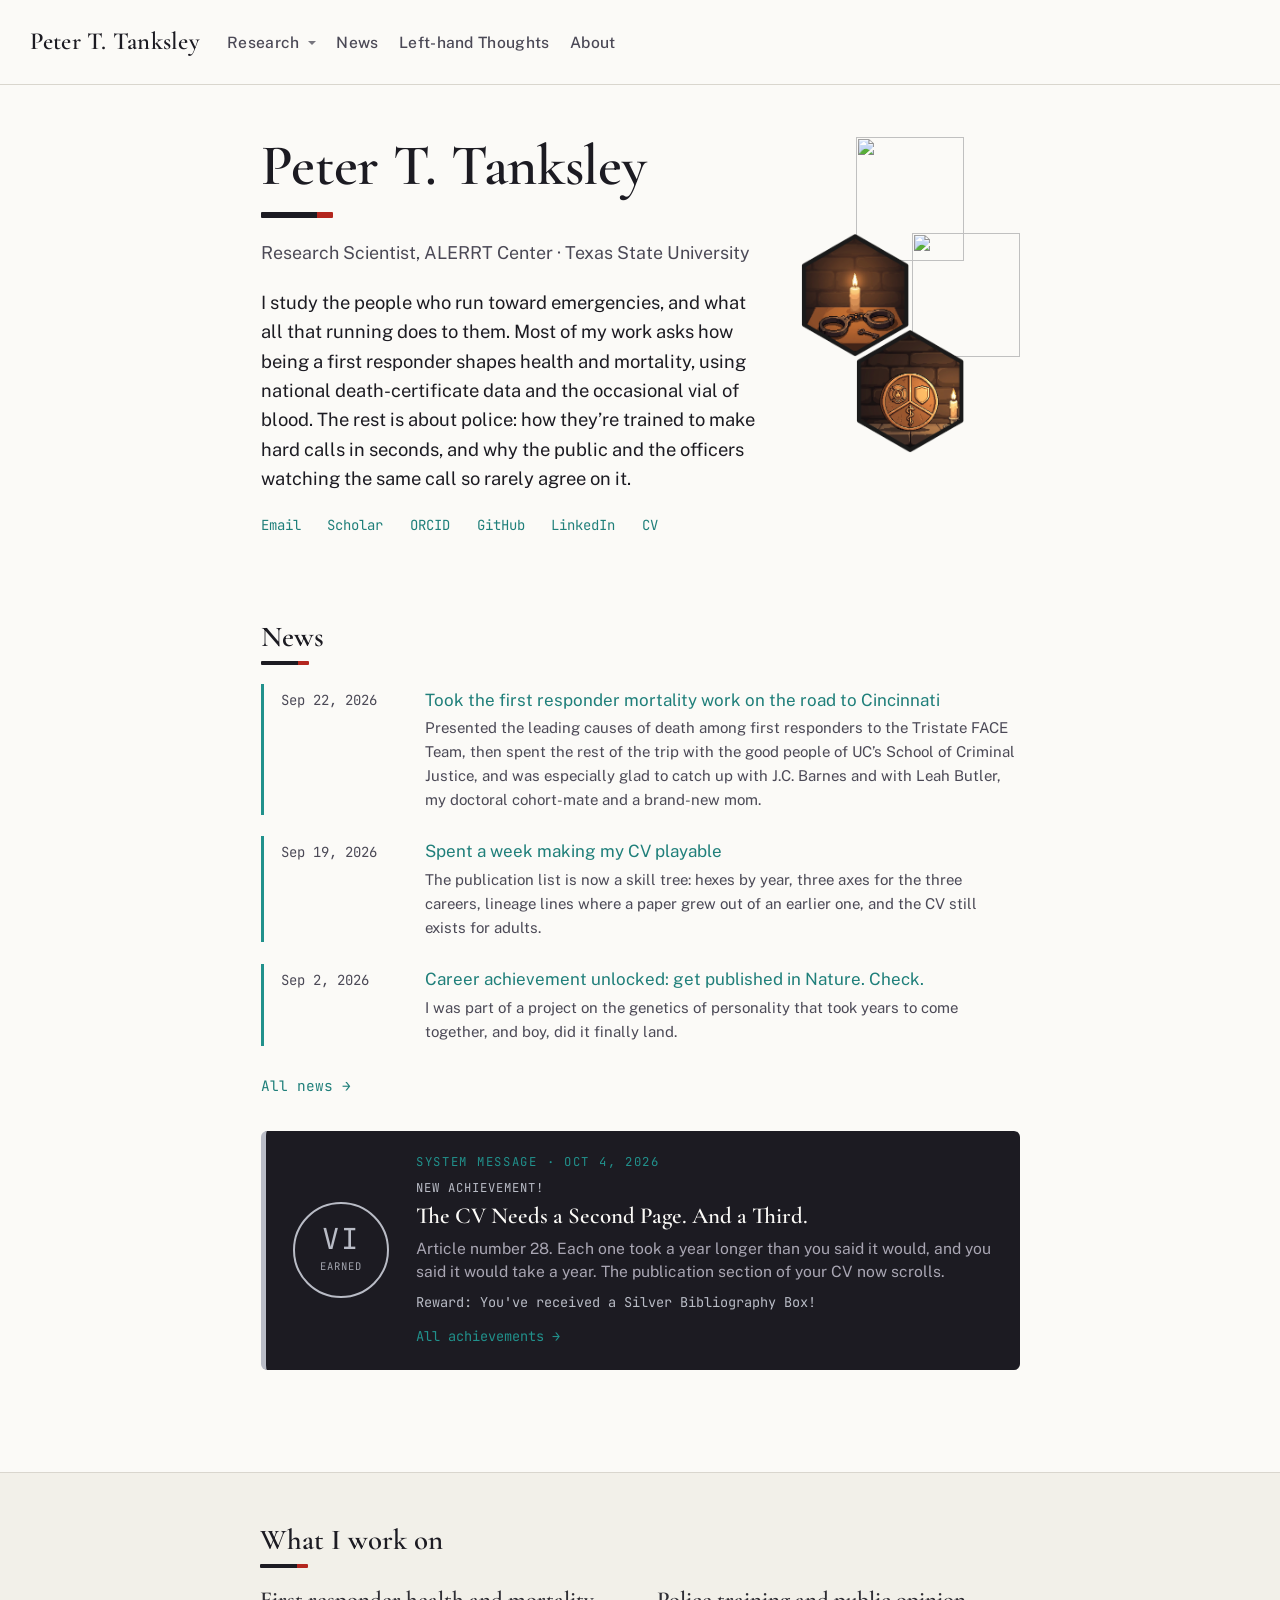
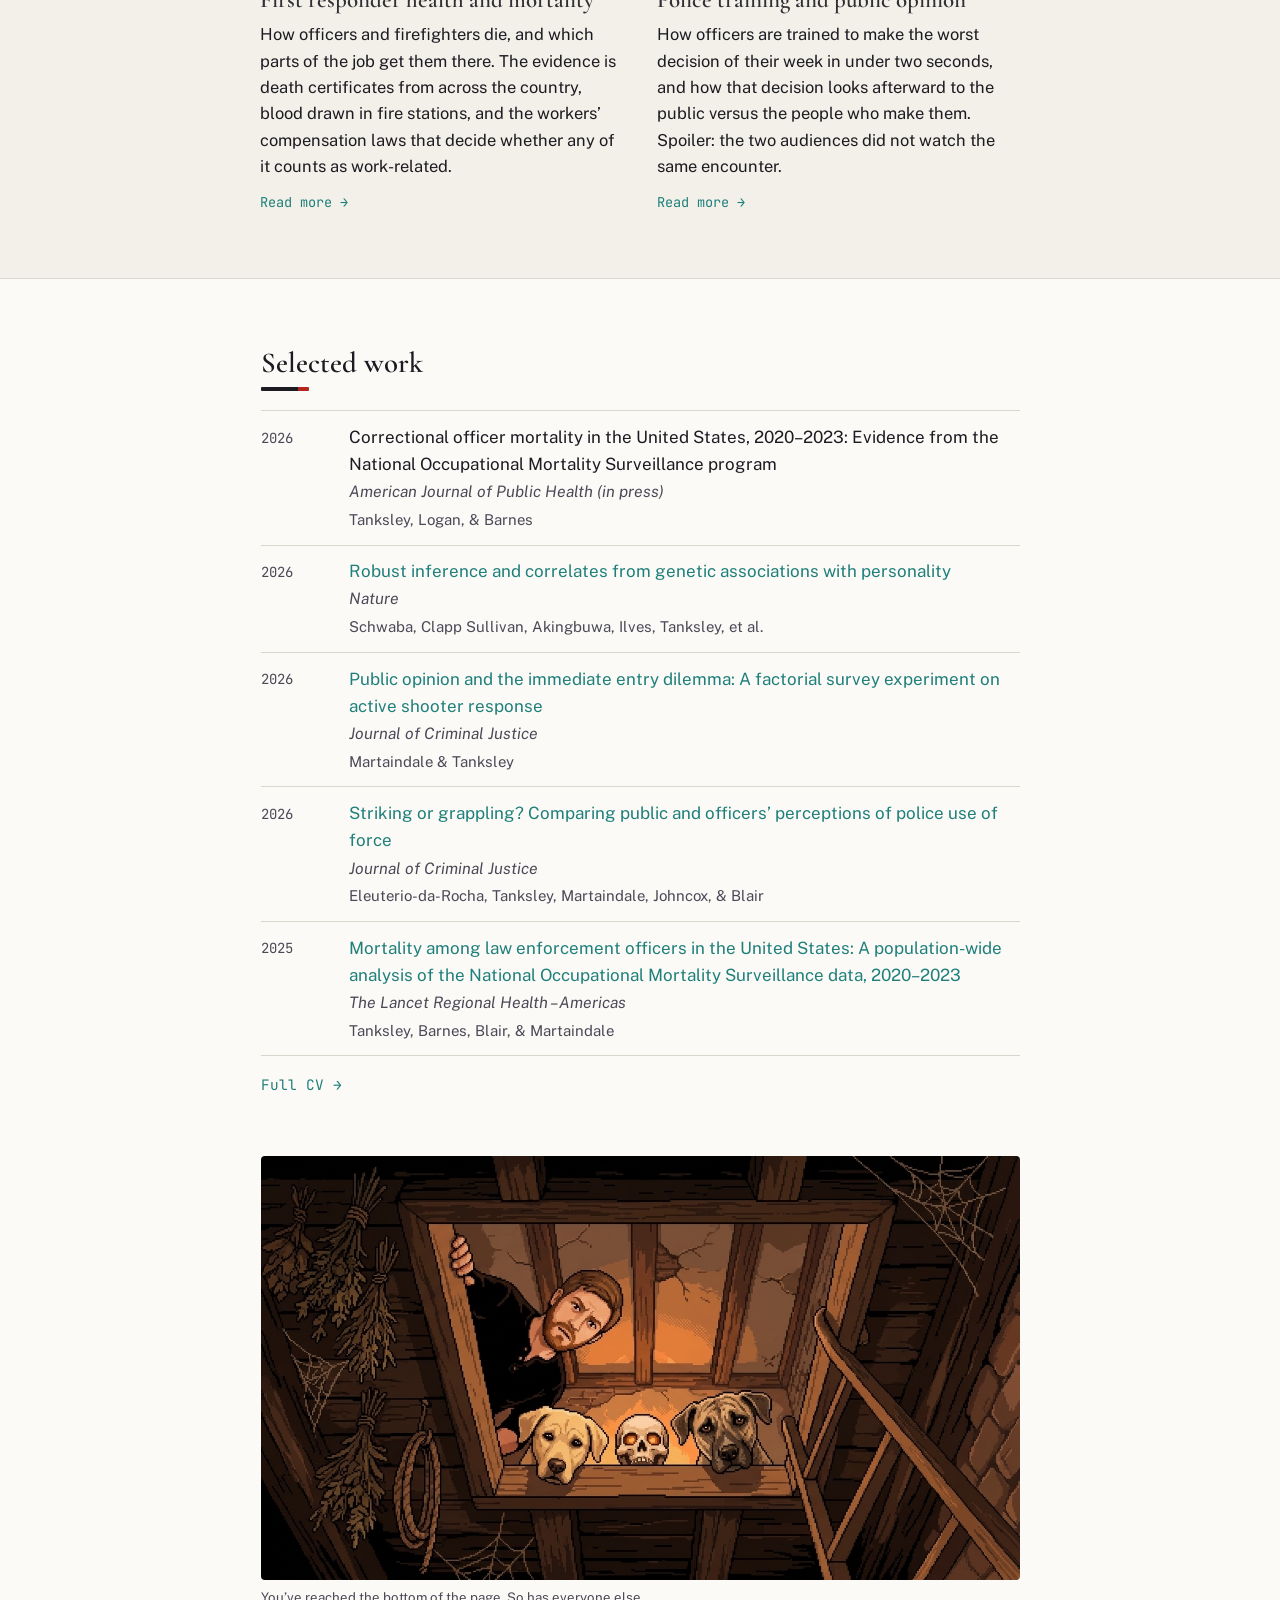
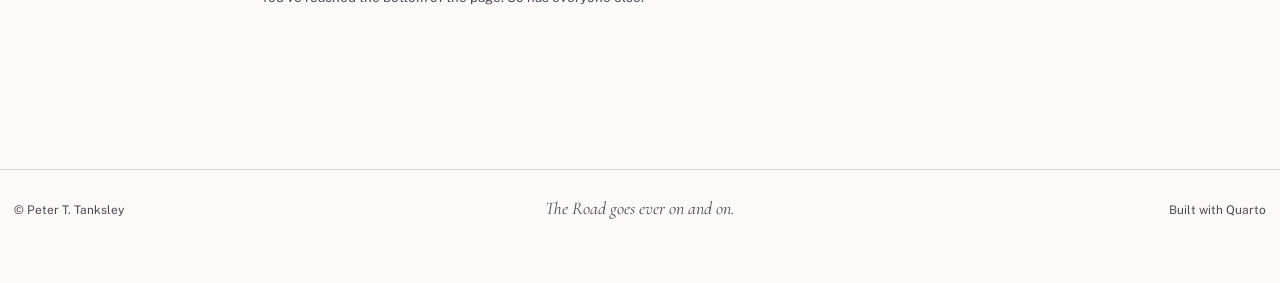
==== index.html @ b9821f51 "Built site for gh-pages" ====
<!DOCTYPE html>
<html xmlns="http://www.w3.org/1999/xhtml" lang="en" xml:lang="en"><head>

<meta charset="utf-8">
<meta name="generator" content="quarto-1.10.19">

<meta name="viewport" content="width=device-width, initial-scale=1.0, user-scalable=yes">


<title>Peter T. Tanksley</title>
<style>
/* Default styles provided by pandoc.
** See https://pandoc.org/MANUAL.html#variables-for-html for config info.
*/
span.smallcaps{font-variant: small-caps;}
div.columns{display: flex; gap: 1.5em;}
div.column{flex: auto;}
@media screen {
div.columns{gap: min(4vw, 1.5em);}
div.column{overflow-x: auto;}
}
div.hanging-indent{margin-left: 1.5em; text-indent: -1.5em;}
ul.task-list{list-style: none;}
ul.task-list li input[type="checkbox"] {
  width: 0.8em;
  margin: 0 0.8em 0.2em -1em; /* quarto-specific, see https://github.com/quarto-dev/quarto-cli/issues/4556 */ 
  vertical-align: middle;
}
</style>


<script src="site_libs/quarto-nav/quarto-nav.js"></script>
<script src="site_libs/quarto-nav/headroom.min.js"></script>
<link href="./www/favicon.svg" rel="icon" type="image/svg+xml">
<script src="site_libs/quarto-listing/list.min.js"></script>
<script src="site_libs/quarto-listing/quarto-listing.js"></script>
<script src="site_libs/clipboard/clipboard.min.js"></script>
<script src="site_libs/quarto-html/quarto.js" type="module"></script>
<script src="site_libs/quarto-html/tabsets/tabsets.js" type="module"></script>
<script src="site_libs/quarto-html/popper.min.js"></script>
<script src="site_libs/quarto-html/tippy.umd.min.js"></script>
<script src="site_libs/quarto-html/anchor.min.js"></script>
<link href="site_libs/quarto-html/tippy.css" rel="stylesheet">
<link href="site_libs/quarto-html/quarto-syntax-highlighting-4a93137e1f464f6b571849bbdd2e7ac0.css" rel="stylesheet" id="quarto-text-highlighting-styles">
<script src="site_libs/bootstrap/bootstrap.min.js"></script>
<link href="site_libs/bootstrap/bootstrap-icons.css" rel="stylesheet">
<link href="site_libs/bootstrap/bootstrap-9da782c54cce885ec785cfef75368e82.min.css" rel="stylesheet" append-hash="true" id="quarto-bootstrap" data-mode="light">
<link href="site_libs/quarto-contrib/fontawesome6-6.7.2/all.min.css" rel="stylesheet">
<link href="site_libs/quarto-contrib/fontawesome6-6.7.2/latex-fontsize.css" rel="stylesheet">
<script id="quarto-search-options" type="application/json">{
  "language": {
    "search-no-results-text": "No results",
    "search-matching-documents-text": "matching documents",
    "search-copy-link-title": "Copy link to search",
    "search-hide-matches-text": "Hide additional matches",
    "search-more-match-text": "more match in this document",
    "search-more-matches-text": "more matches in this document",
    "search-clear-button-title": "Clear",
    "search-text-placeholder": "",
    "search-detached-cancel-button-title": "Cancel",
    "search-submit-button-title": "Submit",
    "search-label": "Search"
  }
}</script>
<script>

  window.document.addEventListener("DOMContentLoaded", function (_event) {
    const listingTargetEl = window.document.querySelector('#listing-news-home .list');
    if (!listingTargetEl) {
      // No listing discovered, do not attach.
      return; 
    }

    const options = {
      valueNames: ['listing-date','listing-id','listing-title','listing-description','listing-image','listing-image-alt',{ data: ['index'] },{ data: ['categories'] },{ data: ['listing-date-sort'] }],
      
      searchColumns: ["listing-date","listing-id","listing-title","listing-description","listing-image","listing-image-alt"],
    };

    window['quarto-listings'] = window['quarto-listings'] || {};
    window['quarto-listings']['listing-news-home'] = new List('listing-news-home', options);

    if (window['quarto-listing-loaded']) {
      window['quarto-listing-loaded']();
    }
  });

  window.addEventListener('hashchange',() => {
    if (window['quarto-listing-loaded']) {
      window['quarto-listing-loaded']();
    }
  })
  

  window.document.addEventListener("DOMContentLoaded", function (_event) {
    const listingTargetEl = window.document.querySelector('#listing-ach-home .list');
    if (!listingTargetEl) {
      // No listing discovered, do not attach.
      return; 
    }

    const options = {
      valueNames: ['listing-key','listing-id','listing-date','listing-since','listing-metric','listing-old','listing-new','listing-title','listing-body','listing-reward','listing-article','listing-paper','listing-tier','listing-box','listing-rank','listing-featured',{ data: ['index'] },{ data: ['categories'] },{ data: ['listing-date-sort'] }],
      
      searchColumns: ["listing-key","listing-id","listing-date","listing-since","listing-metric","listing-old","listing-new","listing-title","listing-body","listing-reward","listing-article","listing-paper","listing-tier","listing-box","listing-rank","listing-featured"],
    };

    window['quarto-listings'] = window['quarto-listings'] || {};
    window['quarto-listings']['listing-ach-home'] = new List('listing-ach-home', options);

    if (window['quarto-listing-loaded']) {
      window['quarto-listing-loaded']();
    }
  });

  window.addEventListener('hashchange',() => {
    if (window['quarto-listing-loaded']) {
      window['quarto-listing-loaded']();
    }
  })
  </script>
<meta name="author" content="Peter T. Tanksley">

  <script src="https://cdnjs.cloudflare.com/polyfill/v3/polyfill.min.js?features=es6"></script>
  <script defer="" src="https://cdn.jsdelivr.net/npm/mathjax@4/tex-chtml.js" type="text/javascript"></script>

<script type="text/javascript">
const typesetMath = (el) => {
  if (window.MathJax) {
    // MathJax Typeset
    window.MathJax.typeset([el]);
  } else if (window.katex) {
    // KaTeX Render
    var mathElements = el.getElementsByClassName("math");
    var macros = [];
    for (var i = 0; i < mathElements.length; i++) {
      var texText = mathElements[i].firstChild;
      if (mathElements[i].tagName == "SPAN" && texText && texText.data) {
        window.katex.render(texText.data, mathElements[i], {
          displayMode: mathElements[i].classList.contains('display'),
          throwOnError: false,
          macros: macros,
          fleqn: false
        });
      }
    }
  }
}
window.Quarto = {
  typesetMath
};
</script>

</head>

<body class="nav-fixed fullcontent quarto-light">

<div id="quarto-search-results"></div>
  <header id="quarto-header" class="headroom fixed-top">
    <nav class="navbar navbar-expand-lg " data-bs-theme="dark">
      <div class="navbar-container container-fluid">
      <div class="navbar-brand-container mx-auto">
    <a class="navbar-brand" href="./index.html">
    <span class="navbar-title">Peter T. Tanksley</span>
    </a>
  </div>
          <button class="navbar-toggler" type="button" data-bs-toggle="collapse" data-bs-target="#navbarCollapse" aria-controls="navbarCollapse" role="menu" aria-expanded="false" aria-label="Toggle navigation" onclick="if (window.quartoToggleHeadroom) { window.quartoToggleHeadroom(); }">
  <span class="navbar-toggler-icon"></span>
</button>
          <div class="collapse navbar-collapse" id="navbarCollapse">
            <ul class="navbar-nav navbar-nav-scroll me-auto">
  <li class="nav-item dropdown ">
    <a class="nav-link dropdown-toggle" href="#" id="nav-menu-research" role="link" data-bs-toggle="dropdown" aria-expanded="false">
 <span class="menu-text">Research</span>
    </a>
    <ul class="dropdown-menu" aria-labelledby="nav-menu-research">    
        <li>
    <a class="dropdown-item" href="./skilltree.html">
 <span class="dropdown-text">Skill tree</span></a>
  </li>  
        <li>
    <a class="dropdown-item" href="./achievements.html">
 <span class="dropdown-text">Achievements</span></a>
  </li>  
        <li>
    <a class="dropdown-item" href="./projects.html">
 <span class="dropdown-text">Projects</span></a>
  </li>  
        <li>
    <a class="dropdown-item" href="./2_cv/tanksley_cv.html">
 <span class="dropdown-text">CV</span></a>
  </li>  
    </ul>
  </li>
  <li class="nav-item">
    <a class="nav-link" href="./news.html"> 
<span class="menu-text">News</span></a>
  </li>  
  <li class="nav-item">
    <a class="nav-link" href="./3_posts/posts.html"> 
<span class="menu-text">Left-hand Thoughts</span></a>
  </li>  
  <li class="nav-item">
    <a class="nav-link" href="./1_about/about.html"> 
<span class="menu-text">About</span></a>
  </li>  
</ul>
            <ul class="navbar-nav navbar-nav-scroll ms-auto">
  <li class="nav-item compact">
    <a class="nav-link" href="https://github.com/petertanksley"> <i class="bi bi-github" role="img" aria-label="GitHub">
</i> 
<span class="menu-text"></span></a>
  </li>  
  <li class="nav-item compact">
    <a class="nav-link" href="https://scholar.google.com/citations?user=YnIBrB8AAAAJ&amp;hl=en"> <i class="bi bi-mortarboard" role="img" aria-label="Google Scholar">
</i> 
<span class="menu-text"></span></a>
  </li>  
</ul>
          </div> <!-- /navcollapse -->
            <div class="quarto-navbar-tools">
</div>
      </div> <!-- /container-fluid -->
    </nav>
</header>
<!-- content -->
<div id="quarto-content" class="quarto-container page-columns page-rows-contents page-layout-article page-navbar">
<!-- sidebar -->
<!-- margin-sidebar -->
    
<!-- main -->
<main class="content page-columns page-full" id="quarto-document-content"><header id="title-block-header" class="quarto-title-block"></header>




<div class="masthead">
<div class="masthead-text">
<p><span class="masthead-name">Peter T. Tanksley</span></p>
<p><span class="belt-bar"></span></p>
<p><span class="masthead-role">Research Scientist, ALERRT Center · Texas State University</span></p>
<div class="masthead-thesis">
<p>I study the people who run toward emergencies, and what all that running does to them. Most of my work asks how being a first responder shapes health and mortality, using national death-certificate data and the occasional vial of blood. The rest is about police: how they’re trained to make hard calls in seconds, and why the public and the officers watching the same call so rarely agree on it.</p>
</div>
<div class="masthead-links">
<p><a href="mailto:peter_tanksley@txstate.edu"><i class="fa-solid fa-envelope" aria-label="envelope"></i> Email</a> <a href="https://scholar.google.com/citations?user=YnIBrB8AAAAJ&amp;hl=en"><i class="fa-brands fa-google-scholar" aria-label="google-scholar"></i> Scholar</a> <a href="https://orcid.org/0000-0002-3449-2838"><i class="fa-brands fa-orcid" aria-label="orcid"></i> ORCID</a> <a href="https://github.com/petertanksley"><i class="fa-brands fa-github" aria-label="github"></i> GitHub</a> <a href="https://www.linkedin.com/in/peter-tanksley-107008121"><i class="fa-brands fa-linkedin" aria-label="linkedin"></i> LinkedIn</a> <a href="./2_cv/tanksley_cv.html"><i class="fa-solid fa-file-lines" aria-label="file-lines"></i> CV</a></p>
</div>
</div>
<div class="masthead-photo">
<div class="hexcollage" role="img" aria-label="Four pixel-art hex stickers: Peter looking puzzled at a flask smoking the wrong colour, and one mark for each phase of his career: a pair of iron handcuffs for criminology, a flask releasing a DNA helix with a honeybee on it for genomics, and a bronze tri-service challenge coin for first responders.">
<img src="www/hex/puzzled.png" alt="" style="--x:0.5;--y:0">
<img src="www/hex/criminology.png" alt="" style="--x:0;--y:1">
<img src="www/hex/genomics.png" alt="" style="--x:1;--y:1">
<img src="www/hex/responders.png" alt="" style="--x:0.5;--y:2">
</div>
</div>
</div>
<div class="landing-section">
<h2 class="section-head anchored">
News
</h2>
<div id="listing-news-home" class="quarto-listing quarto-listing-container-custom">
<ul class="newslist">
<li>
<span class="when">Sep 22, 2026</span> <span> <a class="news-title" href="news.html#cincinnati-face-2026">Took the first responder mortality work on the road to Cincinnati</a> <span class="blurb">Presented the leading causes of death among first responders to the Tristate FACE Team, then spent the rest of the trip with the good people of UC’s School of Criminal Justice, and was especially glad to catch up with J.C. Barnes and with Leah Butler, my doctoral cohort-mate and a brand-new mom.</span> </span>
</li>
<li>
<span class="when">Sep 19, 2026</span> <span> <a class="news-title" href="news.html#skill-tree-2026">Spent a week making my CV playable</a> <span class="blurb">The publication list is now a skill tree: hexes by year, three axes for the three careers, lineage lines where a paper grew out of an earlier one, and the CV still exists for adults.</span> </span>
</li>
<li>
<span class="when">Sep 2, 2026</span> <span> <a class="news-title" href="news.html#nature-personality-2026">Career achievement unlocked: get published in Nature. Check.</a> <span class="blurb">I was part of a project on the genetics of personality that took years to come together, and boy, did it finally land.</span> </span>
</li>
</ul>
<div class="listing-no-matching d-none">No matching items</div>
</div>
<p class="mono newslist-more">
<a href="./news.html">All news →</a>
</p>
<div id="listing-ach-home" class="quarto-listing quarto-listing-container-custom">
<p><a class="ach-card" href="achievements.html#article-milestone-2026-10-04" data-tier="Silver"> <span class="ach-card-mark" aria-hidden="true"><span class="ach-card-num">VI</span><span class="ach-card-lab">earned</span></span> <span class="ach-card-text"> <span class="eyebrow">System message · Oct 4, 2026</span> <span class="ach-card-head">New achievement!</span> <span class="ach-card-title">The CV Needs a Second Page. And a Third.</span> <span class="ach-card-body">Article number 28. Each one took a year longer than you said it would, and you said it would take a year. The publication section of your CV now scrolls.</span> <span class="ach-card-reward">Reward: You've received a Silver Bibliography Box!</span> <span class="ach-card-more">All achievements →</span> </span> </a></p>
<div class="listing-no-matching d-none">No matching items</div>
</div>
</div>
<div class="column-screen band">
<div class="band-inner">
<h2 class="section-head anchored">
What I work on
</h2>
<div class="pillars">
<section id="first-responder-health-and-mortality" class="level3 pillar">
<h3 class="anchored" data-anchor-id="first-responder-health-and-mortality">First responder health and mortality</h3>
<p>How officers and firefighters die, and which parts of the job get them there. The evidence is death certificates from across the country, blood drawn in fire stations, and the workers’ compensation laws that decide whether any of it counts as work-related.</p>
<p><a href="./research.html#health" class="more">Read more →</a></p>
</section>
<section id="police-training-and-public-opinion" class="level3 pillar">
<h3 class="anchored" data-anchor-id="police-training-and-public-opinion">Police training and public opinion</h3>
<p>How officers are trained to make the worst decision of their week in under two seconds, and how that decision looks afterward to the public versus the people who make them. Spoiler: the two audiences did not watch the same encounter.</p>
<p><a href="./research.html#training" class="more">Read more →</a></p>
</section>
</div>
</div>
</div>
<div class="landing-section">
<h2 class="section-head anchored">
Selected work
</h2>
<ul class="worklist">
<li>
<span class="year">2026</span><span><span class="work-title">Correctional officer mortality in the United States, 2020–2023: Evidence from the National Occupational Mortality Surveillance program</span><span class="venue">American Journal of Public Health (in press)</span><span class="authors">Tanksley, Logan, &amp; Barnes</span></span>
</li>
<li>
<span class="year">2026</span><span><a href="https://doi.org/10.1038/s41586-026-10992-9" class="work-title">Robust inference and correlates from genetic associations with personality</a><span class="venue">Nature</span><span class="authors">Schwaba, Clapp Sullivan, Akingbuwa, Ilves, Tanksley, et al.</span></span>
</li>
<li>
<span class="year">2026</span><span><a href="https://doi.org/10.1016/j.jcrimjus.2025.102578" class="work-title">Public opinion and the immediate entry dilemma: A factorial survey experiment on active shooter response</a><span class="venue">Journal of Criminal Justice</span><span class="authors">Martaindale &amp; Tanksley</span></span>
</li>
<li>
<span class="year">2026</span><span><a href="https://doi.org/10.1016/j.jcrimjus.2026.102601" class="work-title">Striking or grappling? Comparing public and officers’ perceptions of police use of force</a><span class="venue">Journal of Criminal Justice</span><span class="authors">Eleuterio-da-Rocha, Tanksley, Martaindale, Johncox, &amp; Blair</span></span>
</li>
<li>
<span class="year">2025</span><span><a href="https://doi.org/10.1016/j.lana.2025.101270" class="work-title">Mortality among law enforcement officers in the United States: A population-wide analysis of the National Occupational Mortality Surveillance data, 2020–2023</a><span class="venue">The Lancet Regional Health – Americas</span><span class="authors">Tanksley, Barnes, Blair, &amp; Martaindale</span></span>
</li>
</ul>
<p class="mono" style="margin-top:1rem">
<a href="./2_cv/tanksley_cv.html">Full CV →</a>
</p>
</div>
<div class="landing-section scene-figure">
<div class="quarto-figure quarto-figure-center">
<figure class="figure">
<p><img src="www/trapdoor.jpg" class="img-fluid figure-img" alt="16-bit pixel-art scene seen from the floor of a dark sub-basement lab, looking up through an open trapdoor: a tall bearded man, a yellow Labrador, a brindle dog, and a skull with glowing eyes all peer down at the viewer, puzzled, while a wooden ladder descends from the hatch."></p>
<figcaption>You’ve reached the bottom of the page. So has everyone else.</figcaption>
</figure>
</div>
</div>




</main> <!-- /main -->
<script id="quarto-html-after-body" type="application/javascript">
  window.document.addEventListener("DOMContentLoaded", function (event) {
    const icon = "";
    const anchorJS = new window.AnchorJS();
    anchorJS.options = {
      placement: 'right',
      icon: icon
    };
    anchorJS.add('.anchored');
    const isCodeAnnotation = (el) => {
      for (const clz of el.classList) {
        if (clz.startsWith('code-annotation-')) {                     
          return true;
        }
      }
      return false;
    }
    const onCopySuccess = function(e) {
      // button target
      const button = e.trigger;
      // don't keep focus
      button.blur();
      // flash "checked"
      button.classList.add('code-copy-button-checked');
      var currentTitle = button.getAttribute("title");
      button.setAttribute("title", "Copied!");
      let tooltip;
      if (window.bootstrap) {
        button.setAttribute("data-bs-toggle", "tooltip");
        button.setAttribute("data-bs-placement", "left");
        button.setAttribute("data-bs-title", "Copied!");
        tooltip = new bootstrap.Tooltip(button, 
          { trigger: "manual", 
            customClass: "code-copy-button-tooltip",
            offset: [0, -8]});
        tooltip.show();    
      }
      setTimeout(function() {
        if (tooltip) {
          tooltip.hide();
          button.removeAttribute("data-bs-title");
          button.removeAttribute("data-bs-toggle");
          button.removeAttribute("data-bs-placement");
        }
        button.setAttribute("title", currentTitle);
        button.classList.remove('code-copy-button-checked');
      }, 1000);
      // clear code selection
      e.clearSelection();
    }
    const getTextToCopy = function(trigger) {
      const outerScaffold = trigger.parentElement.cloneNode(true);
      const codeEl = outerScaffold.querySelector('code');
      for (const childEl of codeEl.children) {
        if (isCodeAnnotation(childEl)) {
          childEl.remove();
        }
      }
      return codeEl.innerText;
    }
    const clipboard = new window.ClipboardJS('.code-copy-button:not([data-in-quarto-modal])', {
      text: getTextToCopy
    });
    clipboard.on('success', onCopySuccess);
    if (window.document.getElementById('quarto-embedded-source-code-modal')) {
      const clipboardModal = new window.ClipboardJS('.code-copy-button[data-in-quarto-modal]', {
        text: getTextToCopy,
        container: window.document.getElementById('quarto-embedded-source-code-modal')
      });
      clipboardModal.on('success', onCopySuccess);
    }
      var localhostRegex = new RegExp(/^(?:http|https):\/\/localhost\:?[0-9]*\//);
      var mailtoRegex = new RegExp(/^mailto:/);
        var filterRegex = new RegExp("https:\/\/petertanksley\.github\.io");
      var isInternal = (href) => {
          return filterRegex.test(href) || localhostRegex.test(href) || mailtoRegex.test(href);
      }
      // Inspect non-navigation links and adorn them if external
     var links = window.document.querySelectorAll('a[href]:not(.nav-link):not(.navbar-brand):not(.toc-action):not(.sidebar-link):not(.sidebar-item-toggle):not(.pagination-link):not(.no-external):not([aria-hidden]):not(.dropdown-item):not(.quarto-navigation-tool):not(.about-link)');
      for (var i=0; i<links.length; i++) {
        const link = links[i];
        if (!isInternal(link.href)) {
          // undo the damage that might have been done by quarto-nav.js in the case of
          // links that we want to consider external
          if (link.dataset.originalHref !== undefined) {
            link.href = link.dataset.originalHref;
          }
            // target, if specified
            link.setAttribute("target", "_blank");
            if (link.getAttribute("rel") === null) {
              link.setAttribute("rel", "noopener");
            }
        }
      }
    function tippyHover(el, contentFn, onTriggerFn, onUntriggerFn) {
      const config = {
        allowHTML: true,
        maxWidth: 500,
        delay: 100,
        arrow: false,
        appendTo: function(el) {
            return el.parentElement;
        },
        interactive: true,
        interactiveBorder: 10,
        theme: 'quarto',
        placement: 'bottom-start',
      };
      if (contentFn) {
        config.content = contentFn;
      }
      if (onTriggerFn) {
        config.onTrigger = onTriggerFn;
      }
      if (onUntriggerFn) {
        config.onUntrigger = onUntriggerFn;
      }
      window.tippy(el, config); 
    }
    const noterefs = window.document.querySelectorAll('a[role="doc-noteref"]');
    for (var i=0; i<noterefs.length; i++) {
      const ref = noterefs[i];
      tippyHover(ref, function() {
        // use id or data attribute instead here
        let href = ref.getAttribute('data-footnote-href') || ref.getAttribute('href');
        try { href = new URL(href).hash; } catch {}
        const id = href.replace(/^#\/?/, "");
        const note = window.document.getElementById(id);
        if (note) {
          return note.innerHTML;
        } else {
          return "";
        }
      });
    }
    const xrefs = window.document.querySelectorAll('a.quarto-xref');
    const processXRef = (id, note) => {
      // Strip column container classes
      const stripColumnClz = (el) => {
        el.classList.remove("page-full", "page-columns");
        if (el.children) {
          for (const child of el.children) {
            stripColumnClz(child);
          }
        }
      }
      stripColumnClz(note)
      if (id === null || id.startsWith('sec-')) {
        // Special case sections, only their first couple elements
        const container = document.createElement("div");
        if (note.children && note.children.length > 2) {
          container.appendChild(note.children[0].cloneNode(true));
          for (let i = 1; i < note.children.length; i++) {
            const child = note.children[i];
            if (child.tagName === "P" && child.innerText === "") {
              continue;
            } else {
              container.appendChild(child.cloneNode(true));
              break;
            }
          }
          if (window.Quarto?.typesetMath) {
            window.Quarto.typesetMath(container);
          }
          return container.innerHTML
        } else {
          if (window.Quarto?.typesetMath) {
            window.Quarto.typesetMath(note);
          }
          return note.innerHTML;
        }
      } else {
        // Remove any anchor links if they are present
        const anchorLink = note.querySelector('a.anchorjs-link');
        if (anchorLink) {
          anchorLink.remove();
        }
        if (window.Quarto?.typesetMath) {
          window.Quarto.typesetMath(note);
        }
        if (note.classList.contains("callout")) {
          return note.outerHTML;
        } else {
          return note.innerHTML;
        }
      }
    }
    for (var i=0; i<xrefs.length; i++) {
      const xref = xrefs[i];
      tippyHover(xref, undefined, function(instance) {
        instance.disable();
        let url = xref.getAttribute('href');
        let hash = undefined; 
        if (url.startsWith('#')) {
          hash = url;
        } else {
          try { hash = new URL(url).hash; } catch {}
        }
        if (hash) {
          const id = hash.replace(/^#\/?/, "");
          const note = window.document.getElementById(id);
          if (note !== null) {
            try {
              const html = processXRef(id, note.cloneNode(true));
              instance.setContent(html);
            } finally {
              instance.enable();
              instance.show();
            }
          } else {
            // See if we can fetch this
            fetch(url.split('#')[0])
            .then(res => res.text())
            .then(html => {
              const parser = new DOMParser();
              const htmlDoc = parser.parseFromString(html, "text/html");
              const note = htmlDoc.getElementById(id);
              if (note !== null) {
                const html = processXRef(id, note);
                instance.setContent(html);
              } 
            }).finally(() => {
              instance.enable();
              instance.show();
            });
          }
        } else {
          // See if we can fetch a full url (with no hash to target)
          // This is a special case and we should probably do some content thinning / targeting
          fetch(url)
          .then(res => res.text())
          .then(html => {
            const parser = new DOMParser();
            const htmlDoc = parser.parseFromString(html, "text/html");
            const note = htmlDoc.querySelector('main.content');
            if (note !== null) {
              // This should only happen for chapter cross references
              // (since there is no id in the URL)
              // remove the first header
              if (note.children.length > 0 && note.children[0].tagName === "HEADER") {
                note.children[0].remove();
              }
              const html = processXRef(null, note);
              instance.setContent(html);
            } 
          }).finally(() => {
            instance.enable();
            instance.show();
          });
        }
      }, function(instance) {
      });
    }
        let selectedAnnoteEl;
        const selectorForAnnotation = ( cell, annotation) => {
          let cellAttr = 'data-code-cell="' + cell + '"';
          let lineAttr = 'data-code-annotation="' +  annotation + '"';
          const selector = 'span[' + cellAttr + '][' + lineAttr + ']';
          return selector;
        }
        const selectCodeLines = (annoteEl) => {
          const doc = window.document;
          const targetCell = annoteEl.getAttribute("data-target-cell");
          const targetAnnotation = annoteEl.getAttribute("data-target-annotation");
          const annoteSpan = window.document.querySelector(selectorForAnnotation(targetCell, targetAnnotation));
          const lines = annoteSpan.getAttribute("data-code-lines").split(",");
          const lineIds = lines.map((line) => {
            return targetCell + "-" + line;
          })
          let top = null;
          let height = null;
          let parent = null;
          if (lineIds.length > 0) {
              //compute the position of the single el (top and bottom and make a div)
              const el = window.document.getElementById(lineIds[0]);
              top = el.offsetTop;
              height = el.offsetHeight;
              parent = el.parentElement.parentElement;
            if (lineIds.length > 1) {
              const lastEl = window.document.getElementById(lineIds[lineIds.length - 1]);
              const bottom = lastEl.offsetTop + lastEl.offsetHeight;
              height = bottom - top;
            }
            if (top !== null && height !== null && parent !== null) {
              // cook up a div (if necessary) and position it 
              let div = window.document.getElementById("code-annotation-line-highlight");
              if (div === null) {
                div = window.document.createElement("div");
                div.setAttribute("id", "code-annotation-line-highlight");
                div.style.position = 'absolute';
                parent.appendChild(div);
              }
              div.style.top = top - 2 + "px";
              div.style.height = height + 4 + "px";
              div.style.left = 0;
              let gutterDiv = window.document.getElementById("code-annotation-line-highlight-gutter");
              if (gutterDiv === null) {
                gutterDiv = window.document.createElement("div");
                gutterDiv.setAttribute("id", "code-annotation-line-highlight-gutter");
                gutterDiv.style.position = 'absolute';
                const codeCell = window.document.getElementById(targetCell);
                const gutter = codeCell.querySelector('.code-annotation-gutter');
                gutter.appendChild(gutterDiv);
              }
              gutterDiv.style.top = top - 2 + "px";
              gutterDiv.style.height = height + 4 + "px";
            }
            selectedAnnoteEl = annoteEl;
          }
        };
        const unselectCodeLines = () => {
          const elementsIds = ["code-annotation-line-highlight", "code-annotation-line-highlight-gutter"];
          elementsIds.forEach((elId) => {
            const div = window.document.getElementById(elId);
            if (div) {
              div.remove();
            }
          });
          selectedAnnoteEl = undefined;
        };
          // Handle positioning of the toggle
      window.addEventListener(
        "resize",
        throttle(() => {
          elRect = undefined;
          if (selectedAnnoteEl) {
            selectCodeLines(selectedAnnoteEl);
          }
        }, 10)
      );
      function throttle(fn, ms) {
      let throttle = false;
      let timer;
        return (...args) => {
          if(!throttle) { // first call gets through
              fn.apply(this, args);
              throttle = true;
          } else { // all the others get throttled
              if(timer) clearTimeout(timer); // cancel #2
              timer = setTimeout(() => {
                fn.apply(this, args);
                timer = throttle = false;
              }, ms);
          }
        };
      }
        // Attach click handler to the DT
        const annoteDls = window.document.querySelectorAll('dt[data-target-cell]');
        for (const annoteDlNode of annoteDls) {
          annoteDlNode.addEventListener('click', (event) => {
            const clickedEl = event.target;
            if (clickedEl !== selectedAnnoteEl) {
              unselectCodeLines();
              const activeEl = window.document.querySelector('dt[data-target-cell].code-annotation-active');
              if (activeEl) {
                activeEl.classList.remove('code-annotation-active');
              }
              selectCodeLines(clickedEl);
              clickedEl.classList.add('code-annotation-active');
            } else {
              // Unselect the line
              unselectCodeLines();
              clickedEl.classList.remove('code-annotation-active');
            }
          });
        }
    const findCites = (el) => {
      const parentEl = el.parentElement;
      if (parentEl) {
        const cites = parentEl.dataset.cites;
        if (cites) {
          return {
            el,
            cites: cites.split(' ')
          };
        } else {
          return findCites(el.parentElement)
        }
      } else {
        return undefined;
      }
    };
    var bibliorefs = window.document.querySelectorAll('a[role="doc-biblioref"]');
    for (var i=0; i<bibliorefs.length; i++) {
      const ref = bibliorefs[i];
      const citeInfo = findCites(ref);
      if (citeInfo) {
        tippyHover(citeInfo.el, function() {
          var popup = window.document.createElement('div');
          citeInfo.cites.forEach(function(cite) {
            var citeDiv = window.document.createElement('div');
            citeDiv.classList.add('hanging-indent');
            citeDiv.classList.add('csl-entry');
            var biblioDiv = window.document.getElementById('ref-' + cite);
            if (biblioDiv) {
              citeDiv.innerHTML = biblioDiv.innerHTML;
            }
            popup.appendChild(citeDiv);
          });
          return popup.innerHTML;
        });
      }
    }
  });
  </script>
</div> <!-- /content -->
<footer class="footer">
  <div class="nav-footer">
    <div class="nav-footer-left">
<p>© Peter T. Tanksley</p>
</div>   
    <div class="nav-footer-center">
<p>The Road goes ever on and on.</p>
</div>
    <div class="nav-footer-right">
<p>Built with <a href="https://quarto.org">Quarto</a></p>
</div>
  </div>
</footer>
<script src="./www/nav-research.js"></script>




</body></html>
---- site_libs/quarto-html/quarto-syntax-highlighting-4a93137e1f464f6b571849bbdd2e7ac0.css ----
/* quarto syntax highlight colors */
:root {
  --quarto-hl-ot-color: #003B4F;
  --quarto-hl-at-color: #657422;
  --quarto-hl-ss-color: #20794D;
  --quarto-hl-an-color: #5E5E5E;
  --quarto-hl-fu-color: #4758AB;
  --quarto-hl-st-color: #20794D;
  --quarto-hl-cf-color: #003B4F;
  --quarto-hl-op-color: #5E5E5E;
  --quarto-hl-er-color: #AD0000;
  --quarto-hl-bn-color: #AD0000;
  --quarto-hl-al-color: #AD0000;
  --quarto-hl-va-color: #111111;
  --quarto-hl-bu-color: inherit;
  --quarto-hl-ex-color: inherit;
  --quarto-hl-pp-color: #AD0000;
  --quarto-hl-in-color: #5E5E5E;
  --quarto-hl-vs-color: #20794D;
  --quarto-hl-wa-color: #5E5E5E;
  --quarto-hl-do-color: #5E5E5E;
  --quarto-hl-im-color: #00769E;
  --quarto-hl-ch-color: #20794D;
  --quarto-hl-dt-color: #AD0000;
  --quarto-hl-fl-color: #AD0000;
  --quarto-hl-co-color: #5E5E5E;
  --quarto-hl-cv-color: #5E5E5E;
  --quarto-hl-cn-color: #8f5902;
  --quarto-hl-sc-color: #5E5E5E;
  --quarto-hl-dv-color: #AD0000;
  --quarto-hl-kw-color: #003B4F;
}

/* other quarto variables */
:root {
  --quarto-font-monospace: "JetBrains Mono", ui-monospace, SFMono-Regular, Menlo, monospace;
}

/* syntax highlight based on Pandoc's rules */
pre > code.sourceCode > span {
  color: #003B4F;
}

code.sourceCode > span {
  color: #003B4F;
}

div.sourceCode,
div.sourceCode pre.sourceCode {
  color: #003B4F;
}

/* Normal */
code span {
  color: #003B4F;
}

/* Alert */
code span.al {
  color: #AD0000;
  font-style: inherit;
}

/* Annotation */
code span.an {
  color: #5E5E5E;
  font-style: inherit;
}

/* Attribute */
code span.at {
  color: #657422;
  font-style: inherit;
}

/* BaseN */
code span.bn {
  color: #AD0000;
  font-style: inherit;
}

/* BuiltIn */
code span.bu {
  font-style: inherit;
}

/* ControlFlow */
code span.cf {
  color: #003B4F;
  font-weight: bold;
  font-style: inherit;
}

/* Char */
code span.ch {
  color: #20794D;
  font-style: inherit;
}

/* Constant */
code span.cn {
  color: #8f5902;
  font-style: inherit;
}

/* Comment */
code span.co {
  color: #5E5E5E;
  font-style: inherit;
}

/* CommentVar */
code span.cv {
  color: #5E5E5E;
  font-style: italic;
}

/* Documentation */
code span.do {
  color: #5E5E5E;
  font-style: italic;
}

/* DataType */
code span.dt {
  color: #AD0000;
  font-style: inherit;
}

/* DecVal */
code span.dv {
  color: #AD0000;
  font-style: inherit;
}

/* Error */
code span.er {
  color: #AD0000;
  font-style: inherit;
}

/* Extension */
code span.ex {
  font-style: inherit;
}

/* Float */
code span.fl {
  color: #AD0000;
  font-style: inherit;
}

/* Function */
code span.fu {
  color: #4758AB;
  font-style: inherit;
}

/* Import */
code span.im {
  color: #00769E;
  font-style: inherit;
}

/* Information */
code span.in {
  color: #5E5E5E;
  font-style: inherit;
}

/* Keyword */
code span.kw {
  color: #003B4F;
  font-weight: bold;
  font-style: inherit;
}

/* Operator */
code span.op {
  color: #5E5E5E;
  font-style: inherit;
}

/* Other */
code span.ot {
  color: #003B4F;
  font-style: inherit;
}

/* Preprocessor */
code span.pp {
  color: #AD0000;
  font-style: inherit;
}

/* SpecialChar */
code span.sc {
  color: #5E5E5E;
  font-style: inherit;
}

/* SpecialString */
code span.ss {
  color: #20794D;
  font-style: inherit;
}

/* String */
code span.st {
  color: #20794D;
  font-style: inherit;
}

/* Variable */
code span.va {
  color: #111111;
  font-style: inherit;
}

/* VerbatimString */
code span.vs {
  color: #20794D;
  font-style: inherit;
}

/* Warning */
code span.wa {
  color: #5E5E5E;
  font-style: italic;
}

.prevent-inlining {
  content: "</";
}

/*# sourceMappingURL=f3ddf601345b4f7faf0d23a3760aa33d.css.map */
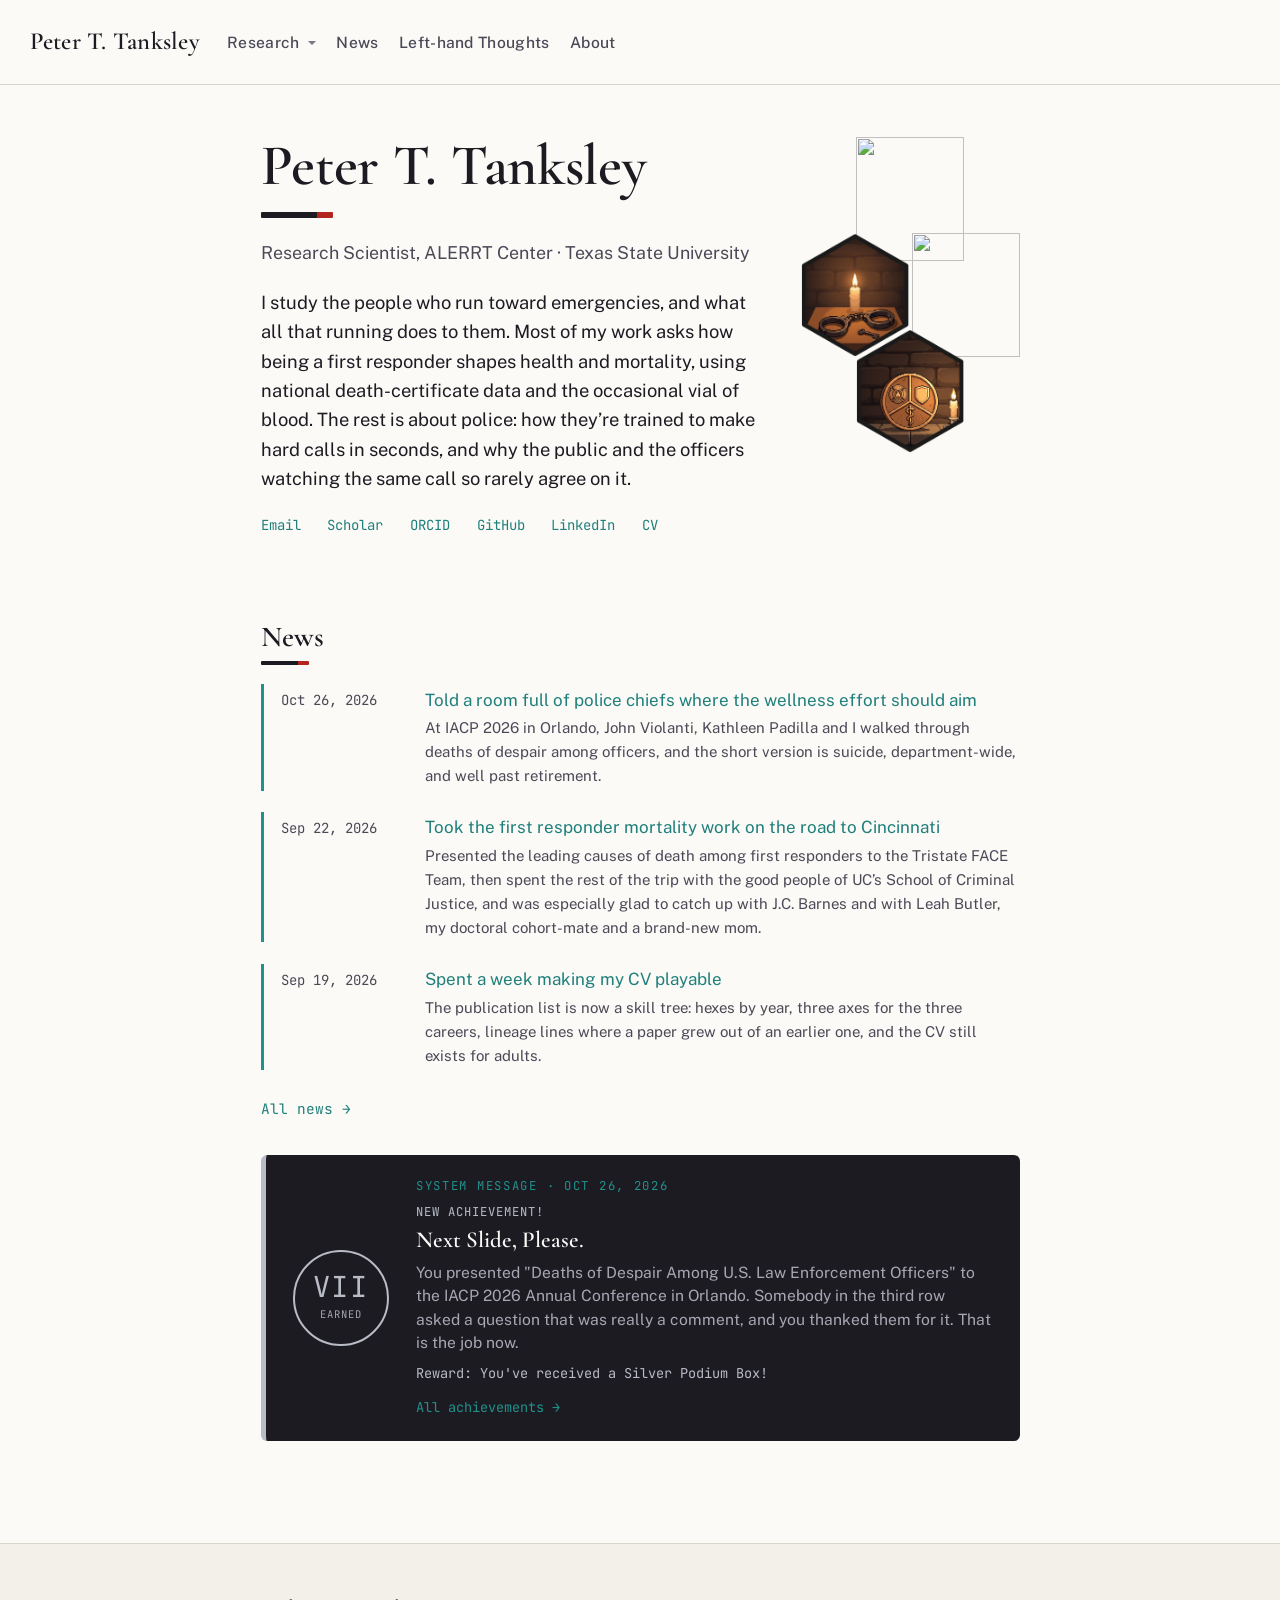
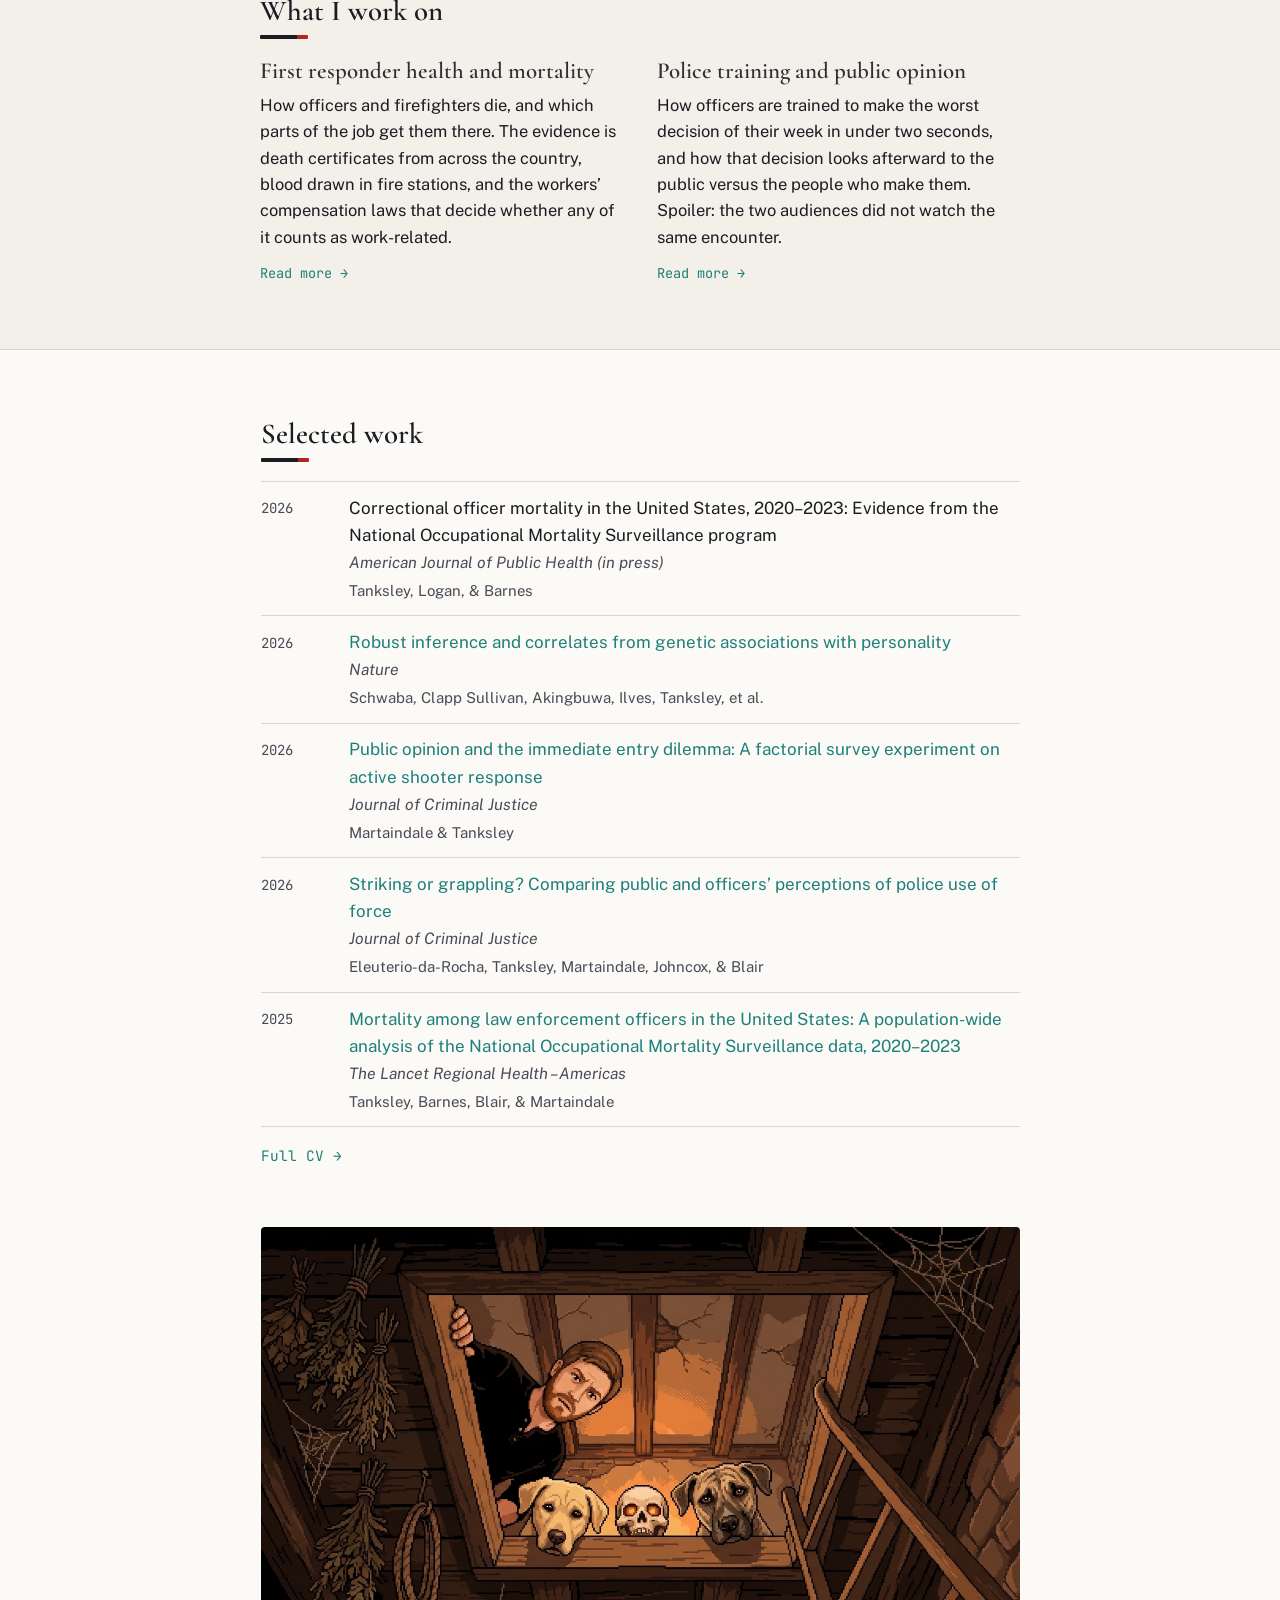
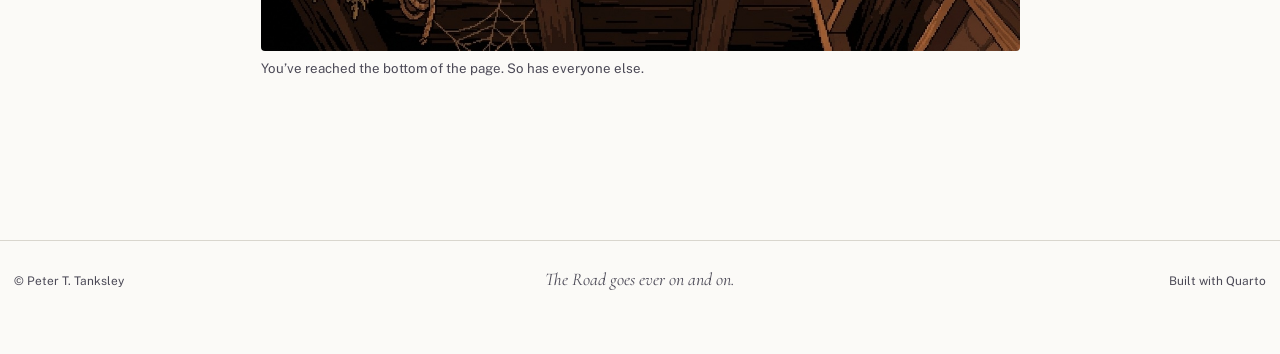
==== commit 29ae9033: "Built site for gh-pages" ====
--- a/index.html
+++ b/index.html
@@ -44,7 +44,7 @@
 <link href="site_libs/quarto-html/quarto-syntax-highlighting-4a93137e1f464f6b571849bbdd2e7ac0.css" rel="stylesheet" id="quarto-text-highlighting-styles">
 <script src="site_libs/bootstrap/bootstrap.min.js"></script>
 <link href="site_libs/bootstrap/bootstrap-icons.css" rel="stylesheet">
-<link href="site_libs/bootstrap/bootstrap-9da782c54cce885ec785cfef75368e82.min.css" rel="stylesheet" append-hash="true" id="quarto-bootstrap" data-mode="light">
+<link href="site_libs/bootstrap/bootstrap-0f8299c96ac47541099bd6c5cf3016b9.min.css" rel="stylesheet" append-hash="true" id="quarto-bootstrap" data-mode="light">
 <link href="site_libs/quarto-contrib/fontawesome6-6.7.2/all.min.css" rel="stylesheet">
 <link href="site_libs/quarto-contrib/fontawesome6-6.7.2/latex-fontsize.css" rel="stylesheet">
 <script id="quarto-search-options" type="application/json">{
@@ -72,9 +72,9 @@
     }
 
     const options = {
-      valueNames: ['listing-date','listing-id','listing-title','listing-description','listing-image','listing-image-alt',{ data: ['index'] },{ data: ['categories'] },{ data: ['listing-date-sort'] }],
+      valueNames: ['listing-date','listing-id','listing-title','listing-description','listing-images','listing-image','listing-image-alt',{ data: ['index'] },{ data: ['categories'] },{ data: ['listing-date-sort'] }],
       
-      searchColumns: ["listing-date","listing-id","listing-title","listing-description","listing-image","listing-image-alt"],
+      searchColumns: ["listing-date","listing-id","listing-title","listing-description","listing-images","listing-image","listing-image-alt"],
     };
 
     window['quarto-listings'] = window['quarto-listings'] || {};
@@ -100,9 +100,9 @@
     }
 
     const options = {
-      valueNames: ['listing-key','listing-id','listing-date','listing-since','listing-metric','listing-old','listing-new','listing-title','listing-body','listing-reward','listing-article','listing-paper','listing-tier','listing-box','listing-rank','listing-featured',{ data: ['index'] },{ data: ['categories'] },{ data: ['listing-date-sort'] }],
+      valueNames: ['listing-key','listing-id','listing-date','listing-since','listing-metric','listing-old','listing-new','listing-title','listing-body','listing-reward','listing-article','listing-paper','listing-tier','listing-box','listing-rank','listing-featured','listing-source','listing-what',{ data: ['index'] },{ data: ['categories'] },{ data: ['listing-date-sort'] }],
       
-      searchColumns: ["listing-key","listing-id","listing-date","listing-since","listing-metric","listing-old","listing-new","listing-title","listing-body","listing-reward","listing-article","listing-paper","listing-tier","listing-box","listing-rank","listing-featured"],
+      searchColumns: ["listing-key","listing-id","listing-date","listing-since","listing-metric","listing-old","listing-new","listing-title","listing-body","listing-reward","listing-article","listing-paper","listing-tier","listing-box","listing-rank","listing-featured","listing-source","listing-what"],
     };
 
     window['quarto-listings'] = window['quarto-listings'] || {};
@@ -262,14 +262,14 @@
 <div id="listing-news-home" class="quarto-listing quarto-listing-container-custom">
 <ul class="newslist">
 <li>
+<span class="when">Oct 26, 2026</span> <span> <a class="news-title" href="news.html#iacp-2026">Told a room full of police chiefs where the wellness effort should aim</a> <span class="blurb">At IACP 2026 in Orlando, John Violanti, Kathleen Padilla and I walked through deaths of despair among officers, and the short version is suicide, department-wide, and well past retirement.</span> </span>
+</li>
+<li>
 <span class="when">Sep 22, 2026</span> <span> <a class="news-title" href="news.html#cincinnati-face-2026">Took the first responder mortality work on the road to Cincinnati</a> <span class="blurb">Presented the leading causes of death among first responders to the Tristate FACE Team, then spent the rest of the trip with the good people of UC’s School of Criminal Justice, and was especially glad to catch up with J.C. Barnes and with Leah Butler, my doctoral cohort-mate and a brand-new mom.</span> </span>
 </li>
 <li>
 <span class="when">Sep 19, 2026</span> <span> <a class="news-title" href="news.html#skill-tree-2026">Spent a week making my CV playable</a> <span class="blurb">The publication list is now a skill tree: hexes by year, three axes for the three careers, lineage lines where a paper grew out of an earlier one, and the CV still exists for adults.</span> </span>
 </li>
-<li>
-<span class="when">Sep 2, 2026</span> <span> <a class="news-title" href="news.html#nature-personality-2026">Career achievement unlocked: get published in Nature. Check.</a> <span class="blurb">I was part of a project on the genetics of personality that took years to come together, and boy, did it finally land.</span> </span>
-</li>
 </ul>
 <div class="listing-no-matching d-none">No matching items</div>
 </div>
@@ -277,7 +277,7 @@
 <a href="./news.html">All news →</a>
 </p>
 <div id="listing-ach-home" class="quarto-listing quarto-listing-container-custom">
-<p><a class="ach-card" href="achievements.html#article-milestone-2026-10-04" data-tier="Silver"> <span class="ach-card-mark" aria-hidden="true"><span class="ach-card-num">VI</span><span class="ach-card-lab">earned</span></span> <span class="ach-card-text"> <span class="eyebrow">System message · Oct 4, 2026</span> <span class="ach-card-head">New achievement!</span> <span class="ach-card-title">The CV Needs a Second Page. And a Third.</span> <span class="ach-card-body">Article number 28. Each one took a year longer than you said it would, and you said it would take a year. The publication section of your CV now scrolls.</span> <span class="ach-card-reward">Reward: You've received a Silver Bibliography Box!</span> <span class="ach-card-more">All achievements →</span> </span> </a></p>
+<p><a class="ach-card" href="achievements.html#talk-2026-10-26-deaths-despair-among-u" data-tier="Silver"> <span class="ach-card-mark" aria-hidden="true"><span class="ach-card-num">VII</span><span class="ach-card-lab">earned</span></span> <span class="ach-card-text"> <span class="eyebrow">System message · Oct 26, 2026</span> <span class="ach-card-head">New achievement!</span> <span class="ach-card-title">Next Slide, Please.</span> <span class="ach-card-body">You presented "Deaths of Despair Among U.S. Law Enforcement Officers" to the IACP 2026 Annual Conference in Orlando. Somebody in the third row asked a question that was really a comment, and you thanked them for it. That is the job now.</span> <span class="ach-card-reward">Reward: You've received a Silver Podium Box!</span> <span class="ach-card-more">All achievements →</span> </span> </a></p>
 <div class="listing-no-matching d-none">No matching items</div>
 </div>
 </div>
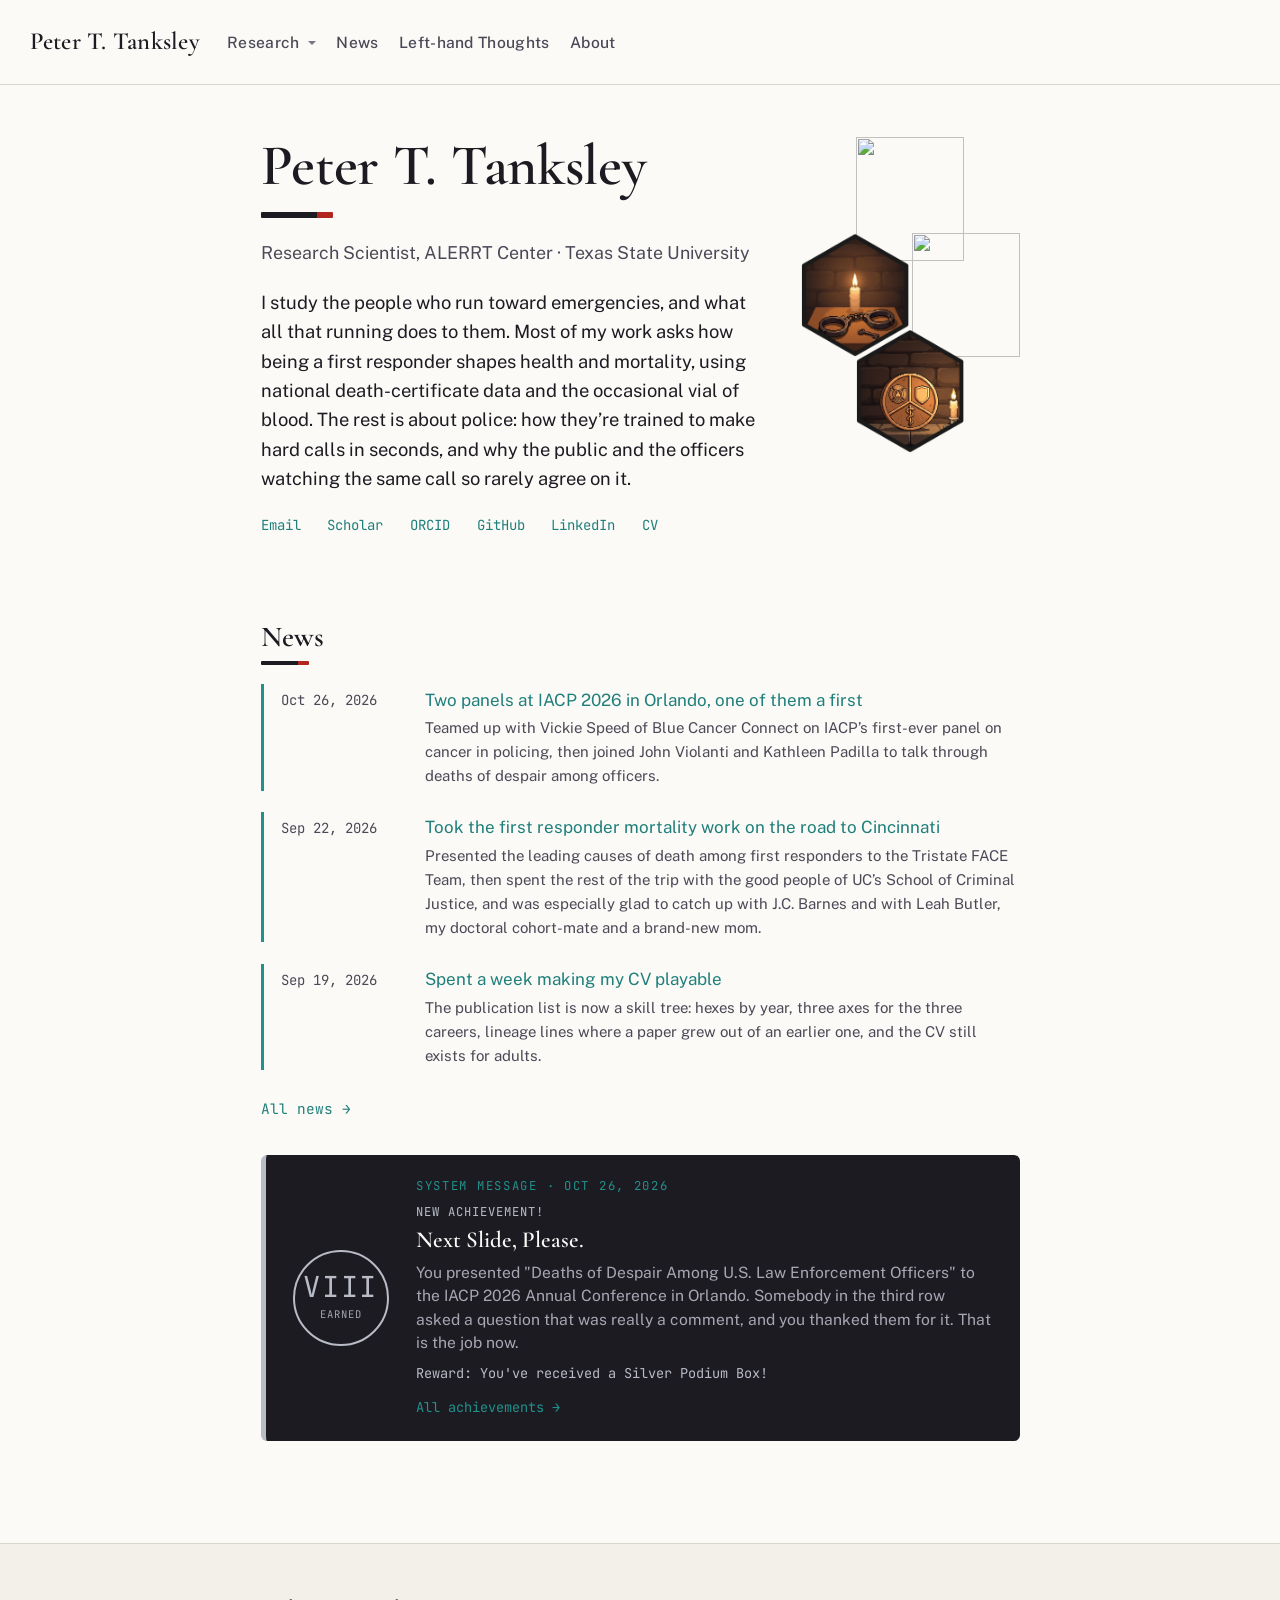
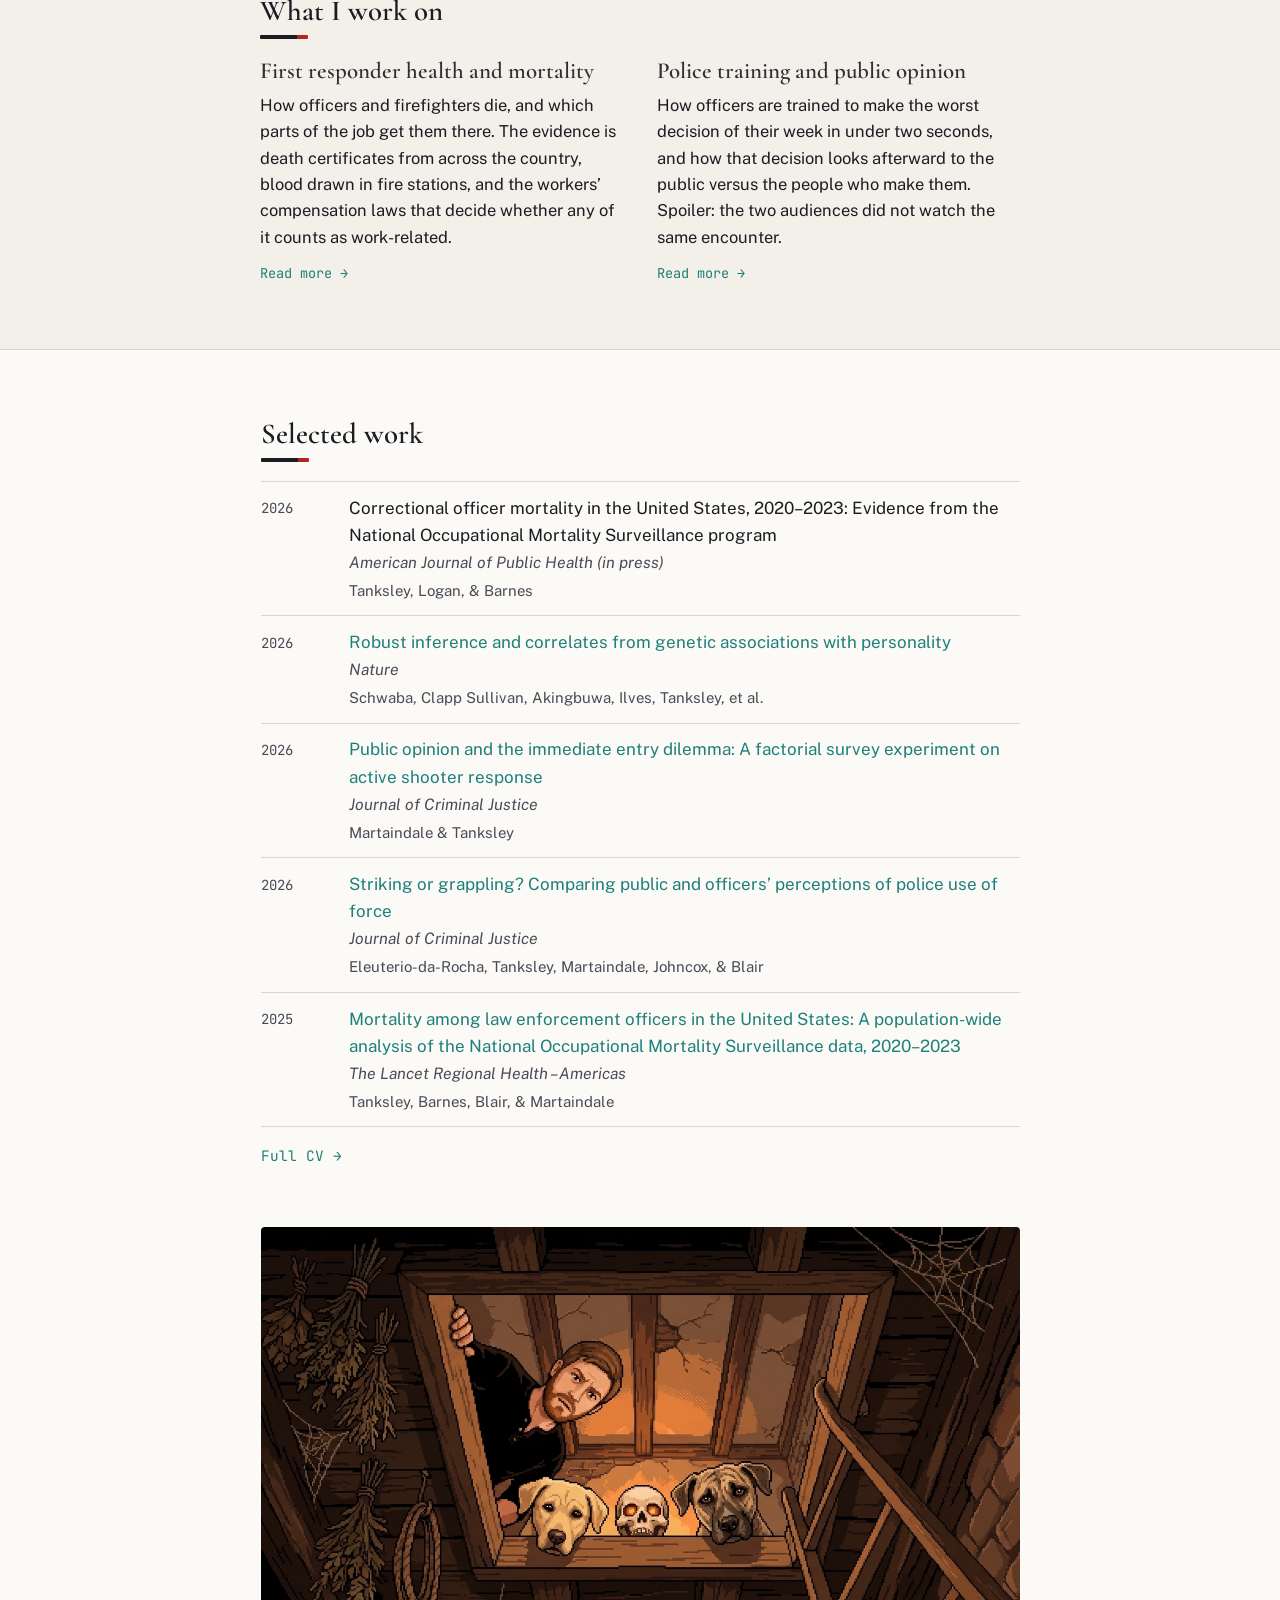
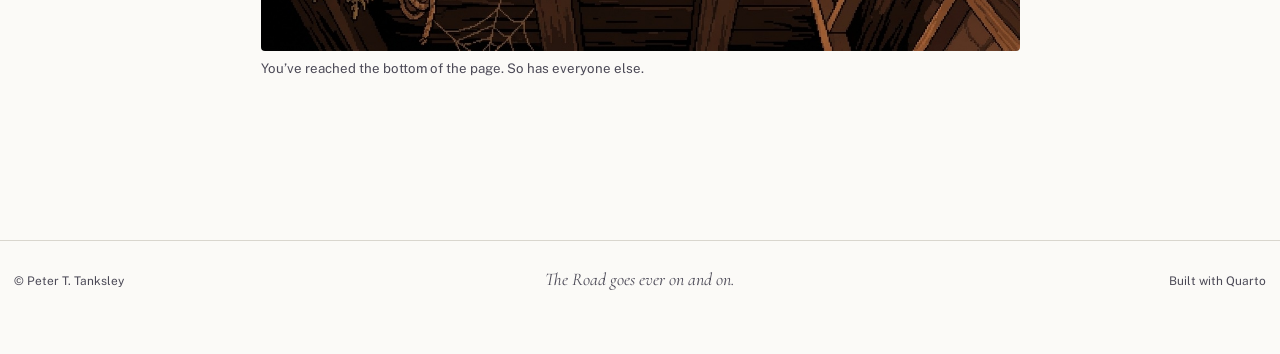
==== commit 6118a310: "Built site for gh-pages" ====
--- a/index.html
+++ b/index.html
@@ -262,7 +262,7 @@
 <div id="listing-news-home" class="quarto-listing quarto-listing-container-custom">
 <ul class="newslist">
 <li>
-<span class="when">Oct 26, 2026</span> <span> <a class="news-title" href="news.html#iacp-2026">Told a room full of police chiefs where the wellness effort should aim</a> <span class="blurb">At IACP 2026 in Orlando, John Violanti, Kathleen Padilla and I walked through deaths of despair among officers, and the short version is suicide, department-wide, and well past retirement.</span> </span>
+<span class="when">Oct 26, 2026</span> <span> <a class="news-title" href="news.html#iacp-2026">Two panels at IACP 2026 in Orlando, one of them a first</a> <span class="blurb">Teamed up with Vickie Speed of Blue Cancer Connect on IACP’s first-ever panel on cancer in policing, then joined John Violanti and Kathleen Padilla to talk through deaths of despair among officers.</span> </span>
 </li>
 <li>
 <span class="when">Sep 22, 2026</span> <span> <a class="news-title" href="news.html#cincinnati-face-2026">Took the first responder mortality work on the road to Cincinnati</a> <span class="blurb">Presented the leading causes of death among first responders to the Tristate FACE Team, then spent the rest of the trip with the good people of UC’s School of Criminal Justice, and was especially glad to catch up with J.C. Barnes and with Leah Butler, my doctoral cohort-mate and a brand-new mom.</span> </span>
@@ -277,7 +277,7 @@
 <a href="./news.html">All news →</a>
 </p>
 <div id="listing-ach-home" class="quarto-listing quarto-listing-container-custom">
-<p><a class="ach-card" href="achievements.html#talk-2026-10-26-deaths-despair-among-u" data-tier="Silver"> <span class="ach-card-mark" aria-hidden="true"><span class="ach-card-num">VII</span><span class="ach-card-lab">earned</span></span> <span class="ach-card-text"> <span class="eyebrow">System message · Oct 26, 2026</span> <span class="ach-card-head">New achievement!</span> <span class="ach-card-title">Next Slide, Please.</span> <span class="ach-card-body">You presented "Deaths of Despair Among U.S. Law Enforcement Officers" to the IACP 2026 Annual Conference in Orlando. Somebody in the third row asked a question that was really a comment, and you thanked them for it. That is the job now.</span> <span class="ach-card-reward">Reward: You've received a Silver Podium Box!</span> <span class="ach-card-more">All achievements →</span> </span> </a></p>
+<p><a class="ach-card" href="achievements.html#talk-2026-10-26-deaths-despair-among-u" data-tier="Silver"> <span class="ach-card-mark" aria-hidden="true"><span class="ach-card-num">VIII</span><span class="ach-card-lab">earned</span></span> <span class="ach-card-text"> <span class="eyebrow">System message · Oct 26, 2026</span> <span class="ach-card-head">New achievement!</span> <span class="ach-card-title">Next Slide, Please.</span> <span class="ach-card-body">You presented "Deaths of Despair Among U.S. Law Enforcement Officers" to the IACP 2026 Annual Conference in Orlando. Somebody in the third row asked a question that was really a comment, and you thanked them for it. That is the job now.</span> <span class="ach-card-reward">Reward: You've received a Silver Podium Box!</span> <span class="ach-card-more">All achievements →</span> </span> </a></p>
 <div class="listing-no-matching d-none">No matching items</div>
 </div>
 </div>
